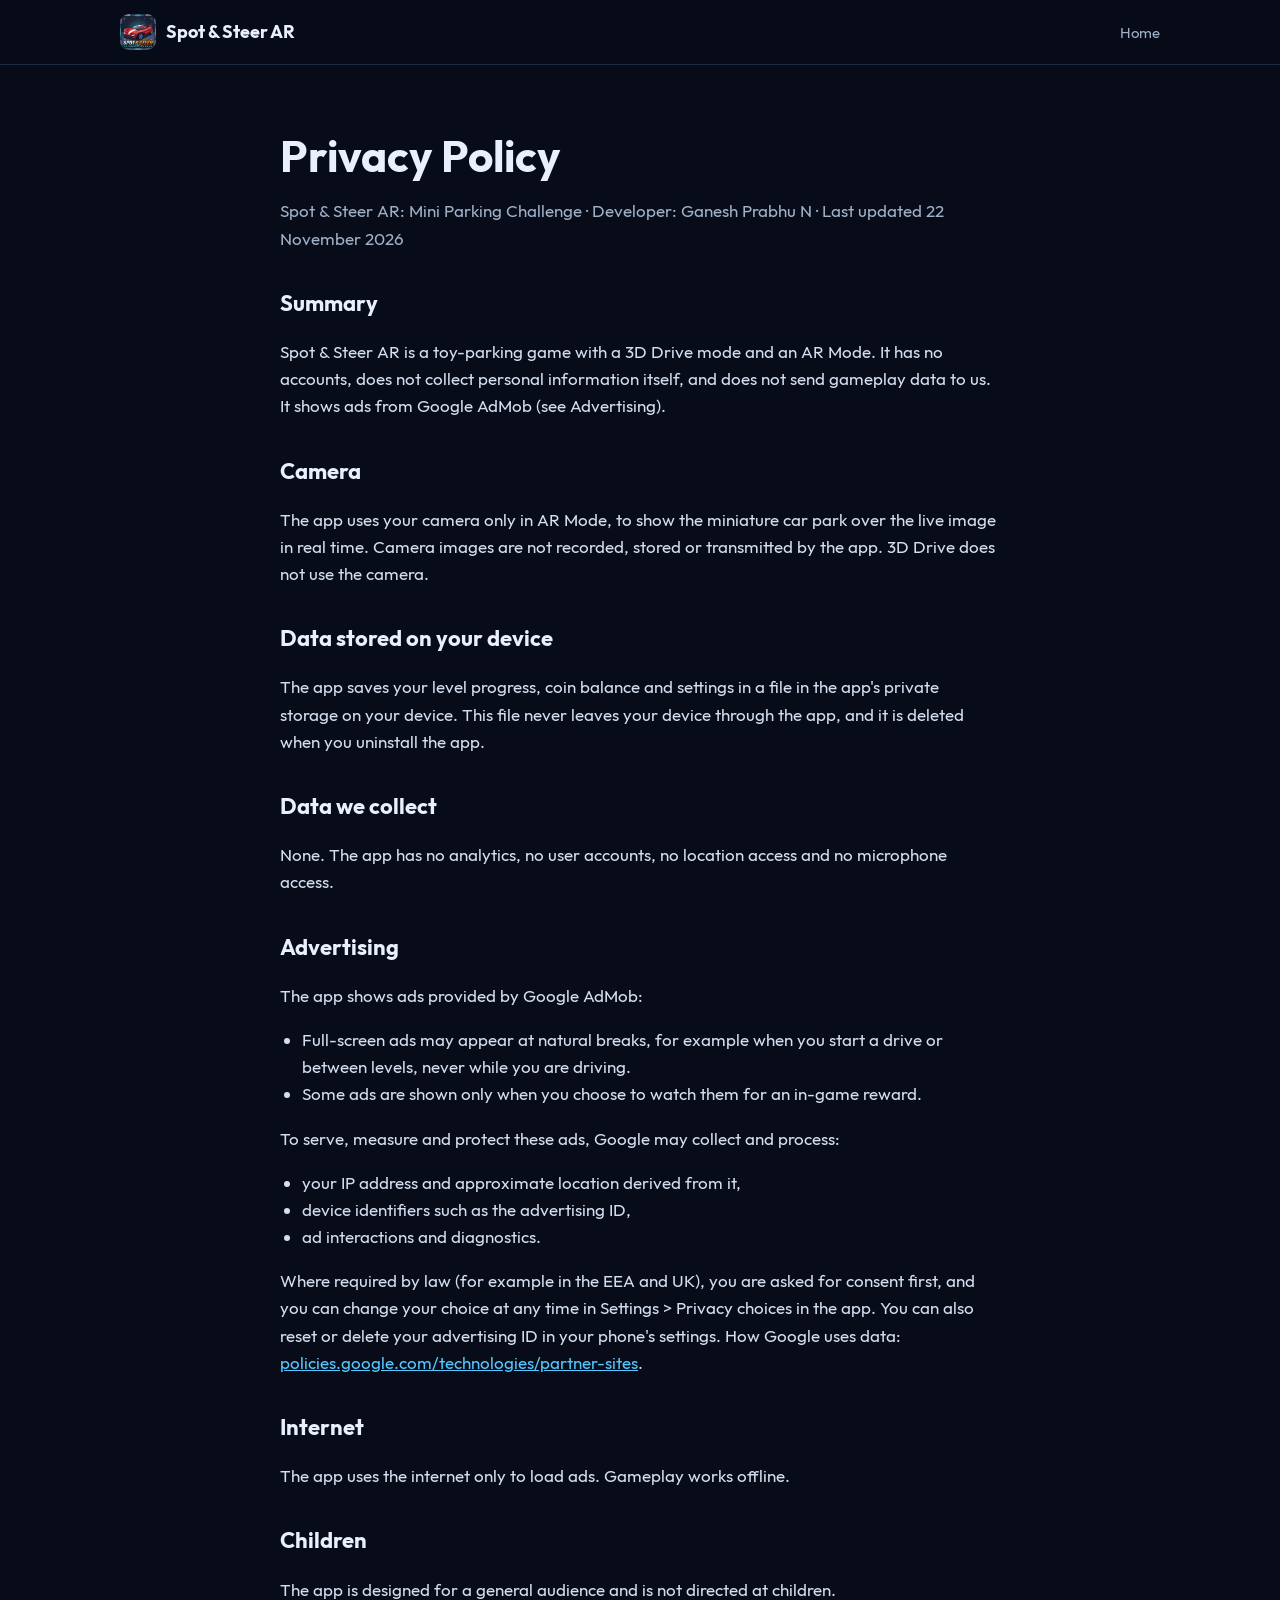
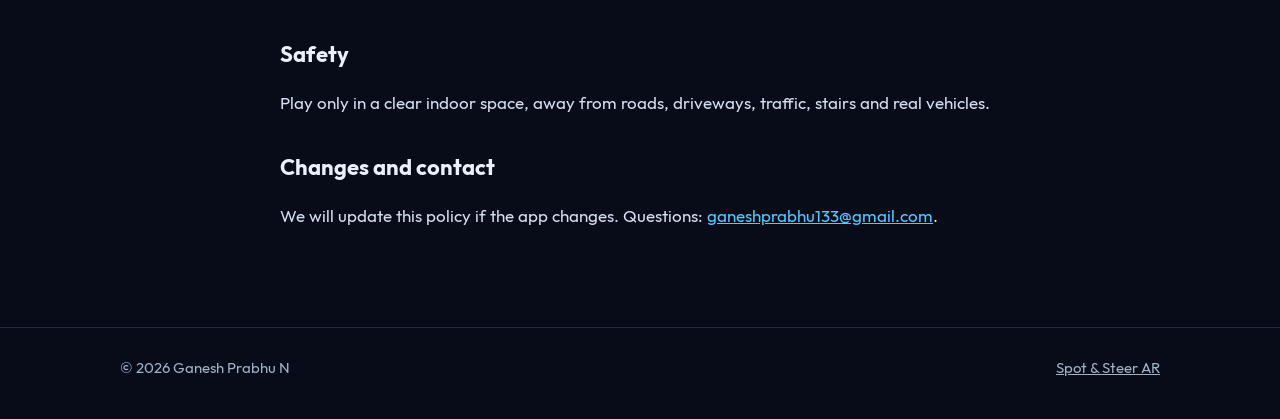
==== privacy-policy.html @ 339c5ad5 "Add the Spot & Steer AR website Game page with the Google Play link, the privacy policy, and the AdM" ====
<!doctype html>
<html lang="en">
<head>
  <meta charset="utf-8">
  <meta name="viewport" content="width=device-width, initial-scale=1">
  <title>Privacy Policy · Spot &amp; Steer AR</title>
  <meta name="description" content="Privacy policy for Spot & Steer AR: Mini Parking Challenge.">
  <link rel="icon" href="images/logo.png">
  <link rel="stylesheet" href="style.css">
</head>
<body>
  <header class="top">
    <div class="wrap">
      <a class="brand" href="./"><img src="images/logo.png" alt="">Spot &amp; Steer AR</a>
      <nav><a href="./">Home</a></nav>
    </div>
  </header>

  <main class="doc">
    <div class="wrap">
      <h1>Privacy Policy</h1>
      <p class="meta">Spot &amp; Steer AR: Mini Parking Challenge · Developer: Ganesh Prabhu N · Last updated 22 November 2026</p>

      <h2>Summary</h2>
      <p>Spot &amp; Steer AR is a toy-parking game with a 3D Drive mode and an AR Mode. It has no accounts, does not
        collect personal information itself, and does not send gameplay data to us. It shows ads from Google AdMob
        (see Advertising).</p>

      <h2>Camera</h2>
      <p>The app uses your camera only in AR Mode, to show the miniature car park over the live image in real time.
        Camera images are not recorded, stored or transmitted by the app. 3D Drive does not use the camera.</p>

      <h2>Data stored on your device</h2>
      <p>The app saves your level progress, coin balance and settings in a file in the app's private storage on your
        device. This file never leaves your device through the app, and it is deleted when you uninstall the app.</p>

      <h2>Data we collect</h2>
      <p>None. The app has no analytics, no user accounts, no location access and no microphone access.</p>

      <h2>Advertising</h2>
      <p>The app shows ads provided by Google AdMob:</p>
      <ul>
        <li>Full-screen ads may appear at natural breaks, for example when you start a drive or between levels, never while you are driving.</li>
        <li>Some ads are shown only when you choose to watch them for an in-game reward.</li>
      </ul>
      <p>To serve, measure and protect these ads, Google may collect and process:</p>
      <ul>
        <li>your IP address and approximate location derived from it,</li>
        <li>device identifiers such as the advertising ID,</li>
        <li>ad interactions and diagnostics.</li>
      </ul>
      <p>Where required by law (for example in the EEA and UK), you are asked for consent first, and you can change
        your choice at any time in Settings &gt; Privacy choices in the app. You can also reset or delete your
        advertising ID in your phone's settings. How Google uses data:
        <a href="https://policies.google.com/technologies/partner-sites">policies.google.com/technologies/partner-sites</a>.</p>

      <h2>Internet</h2>
      <p>The app uses the internet only to load ads. Gameplay works offline.</p>

      <h2>Children</h2>
      <p>The app is designed for a general audience and is not directed at children.</p>

      <h2>Safety</h2>
      <p>Play only in a clear indoor space, away from roads, driveways, traffic, stairs and real vehicles.</p>

      <h2>Changes and contact</h2>
      <p>We will update this policy if the app changes. Questions:
        <a href="mailto:ganeshprabhu133@gmail.com">ganeshprabhu133@gmail.com</a>.</p>
    </div>
  </main>

  <footer>
    <div class="wrap">
      <span>&copy; 2026 Ganesh Prabhu N</span>
      <span><a href="./">Spot &amp; Steer AR</a></span>
    </div>
  </footer>
</body>
</html>
---- style.css ----
@font-face { font-family: "Outfit"; src: url("fonts/Outfit-Regular.ttf") format("truetype"); font-weight: 400; font-display: swap; }
@font-face { font-family: "Outfit"; src: url("fonts/Outfit-Bold.ttf") format("truetype"); font-weight: 700; font-display: swap; }

:root {
  --bg: #070c18;
  --panel: #0e1628;
  --line: #1d2a44;
  --text: #e9f0fb;
  --muted: #9fb0c9;
  --accent: #53c7ff;
  --accent-ink: #04121c;
  --radius: 16px;
}

* { box-sizing: border-box; }
html { -webkit-text-size-adjust: 100%; }
body {
  margin: 0;
  background: var(--bg);
  color: var(--text);
  font-family: "Outfit", system-ui, -apple-system, "Segoe UI", Roboto, sans-serif;
  font-size: 17px;
  line-height: 1.6;
}
a { color: var(--accent); }
img { max-width: 100%; display: block; }

.wrap { max-width: 1080px; margin: 0 auto; padding: 0 20px; }

/* header */
.top { position: sticky; top: 0; z-index: 10; background: rgba(7, 12, 24, 0.86); backdrop-filter: blur(10px); border-bottom: 1px solid var(--line); }
.top .wrap { display: flex; align-items: center; justify-content: space-between; height: 64px; }
.brand { display: flex; align-items: center; gap: 10px; color: var(--text); text-decoration: none; font-weight: 700; font-size: 18px; }
.brand img { width: 36px; height: 36px; border-radius: 9px; }
.top nav a { color: var(--muted); text-decoration: none; margin-left: 20px; font-size: 15px; }
.top nav a:hover { color: var(--text); }

/* hero */
.hero { position: relative; min-height: 78vh; display: flex; align-items: flex-end; overflow: hidden; }
.hero img.bg { position: absolute; inset: 0; width: 100%; height: 100%; object-fit: cover; }
.hero::after { content: ""; position: absolute; inset: 0; background: linear-gradient(180deg, rgba(7,12,24,0.15) 0%, rgba(7,12,24,0.35) 45%, var(--bg) 100%); }
.hero .wrap { position: relative; z-index: 1; padding-bottom: 56px; }
.hero h1 { font-size: clamp(34px, 6vw, 64px); line-height: 1.05; margin: 0 0 14px; letter-spacing: -0.5px; }
.hero p { font-size: clamp(17px, 2.2vw, 21px); color: #d4def0; max-width: 620px; margin: 0 0 26px; }
.button { display: inline-flex; align-items: center; gap: 10px; background: var(--accent); color: var(--accent-ink); font-weight: 700; text-decoration: none; padding: 14px 24px; border-radius: 999px; font-size: 17px; }
.button:hover { filter: brightness(1.08); }
.button svg { width: 20px; height: 20px; }

/* sections */
section { padding: 72px 0; }
section h2 { font-size: clamp(26px, 3.6vw, 36px); margin: 0 0 28px; }
.features { display: grid; grid-template-columns: repeat(auto-fit, minmax(230px, 1fr)); gap: 16px; }
.feature { background: var(--panel); border: 1px solid var(--line); border-radius: var(--radius); padding: 22px; }
.feature h3 { margin: 0 0 6px; font-size: 19px; }
.feature p { margin: 0; color: var(--muted); font-size: 15.5px; }

.gallery { display: grid; grid-template-columns: repeat(auto-fit, minmax(300px, 1fr)); gap: 16px; }
.gallery figure { margin: 0; background: var(--panel); border: 1px solid var(--line); border-radius: var(--radius); overflow: hidden; }
.gallery img { aspect-ratio: 16 / 9; object-fit: cover; width: 100%; }
.gallery figcaption { padding: 12px 16px; color: var(--muted); font-size: 15px; }

/* long text pages */
.doc { padding: 56px 0 80px; }
.doc .wrap { max-width: 760px; }
.doc h1 { font-size: clamp(30px, 5vw, 44px); margin: 0 0 6px; }
.doc .meta { color: var(--muted); margin: 0 0 32px; }
.doc h2 { font-size: 22px; margin: 34px 0 8px; }
.doc p, .doc li { color: #d4def0; }
.doc ul { padding-left: 22px; }

footer { border-top: 1px solid var(--line); padding: 28px 0 40px; color: var(--muted); font-size: 14.5px; }
footer .wrap { display: flex; flex-wrap: wrap; gap: 8px 24px; justify-content: space-between; }
footer a { color: var(--muted); }

@media (max-width: 560px) {
  body { font-size: 16px; }
  .top nav a { margin-left: 14px; }
  .hero { min-height: 70vh; }
  section { padding: 56px 0; }
}
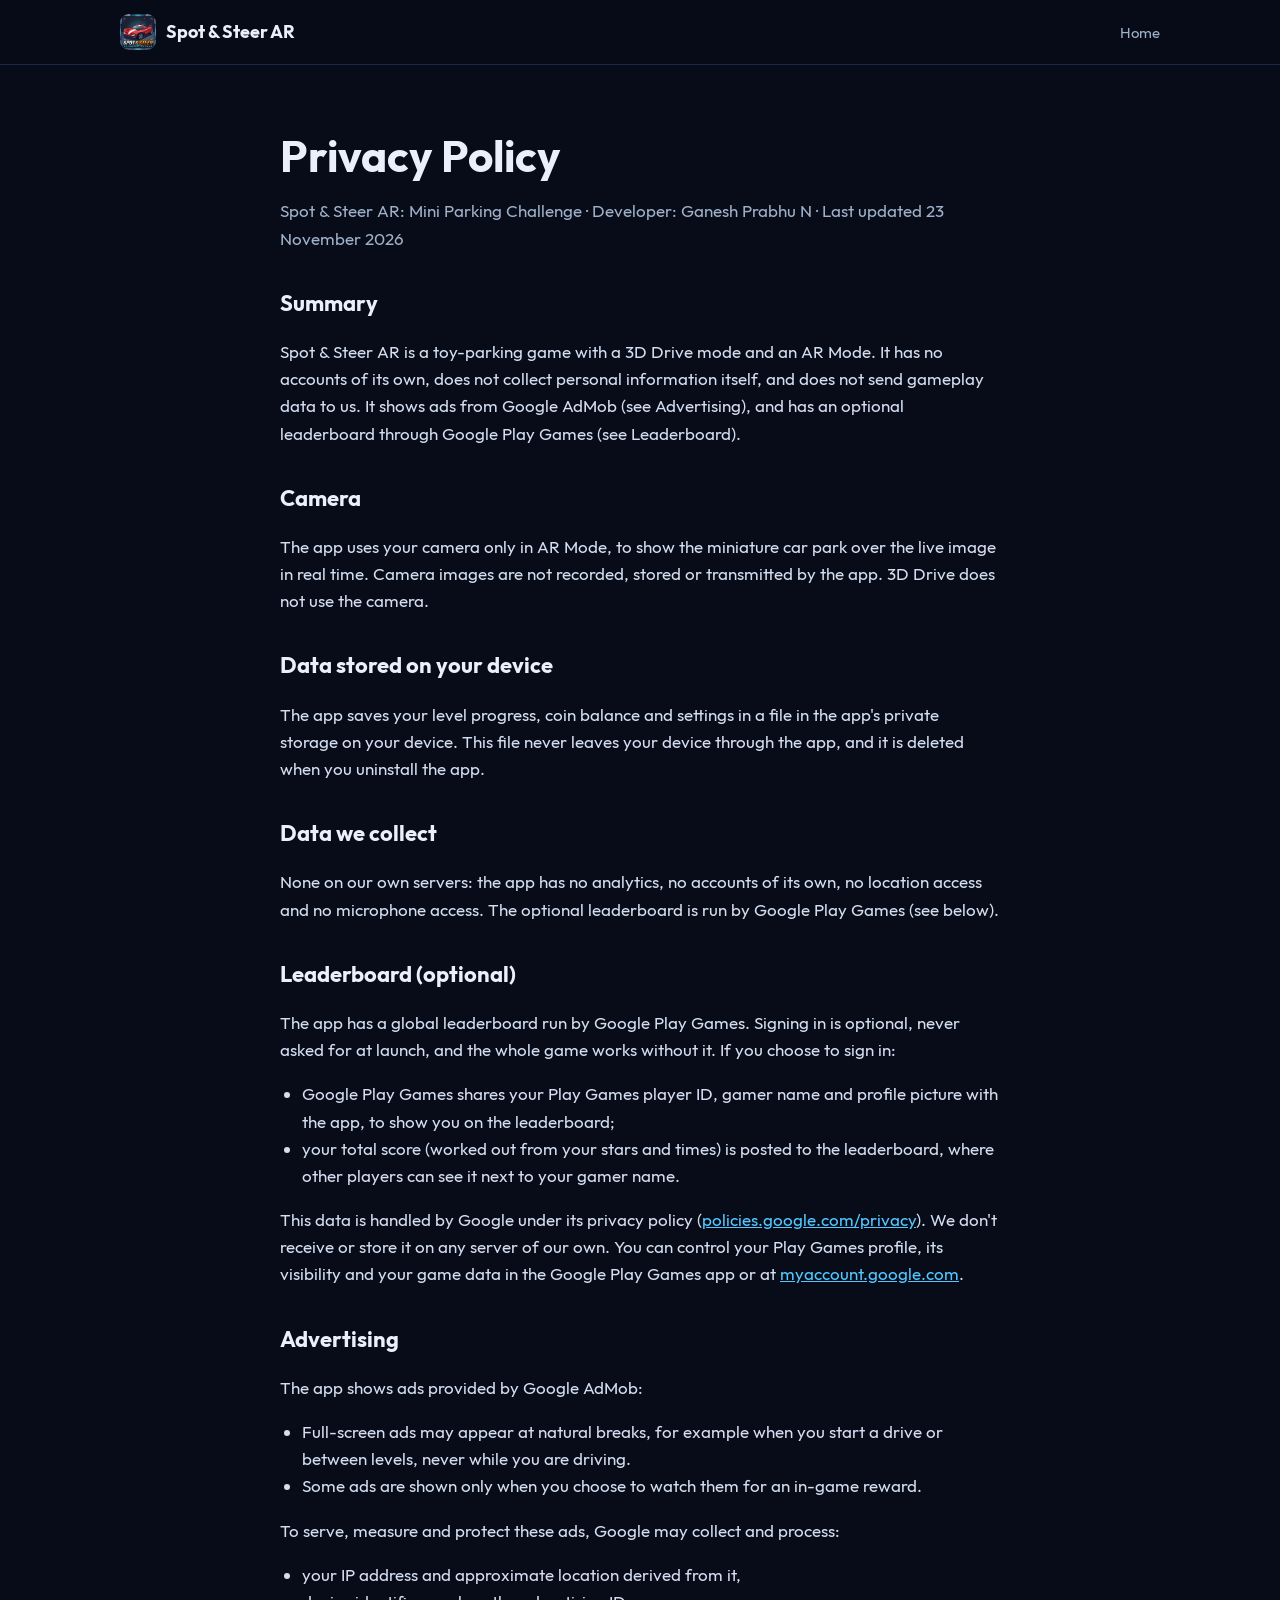
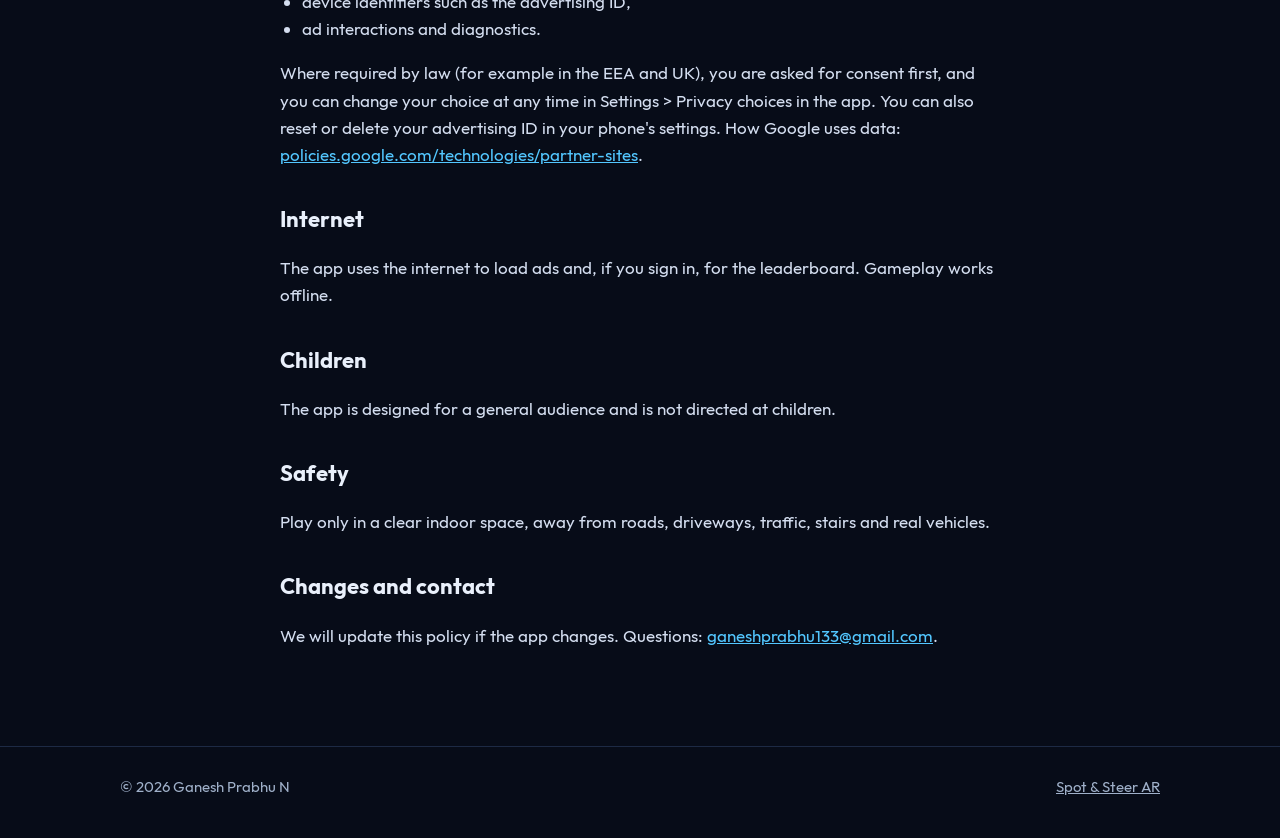
==== commit 655fee76: "Privacy policy: add the optional Play Games leaderboard Say what signing in shares (player ID, gamer" ====
--- a/privacy-policy.html
+++ b/privacy-policy.html
@@ -19,12 +19,12 @@
   <main class="doc">
     <div class="wrap">
       <h1>Privacy Policy</h1>
-      <p class="meta">Spot &amp; Steer AR: Mini Parking Challenge · Developer: Ganesh Prabhu N · Last updated 22 November 2026</p>
+      <p class="meta">Spot &amp; Steer AR: Mini Parking Challenge · Developer: Ganesh Prabhu N · Last updated 23 November 2026</p>
 
       <h2>Summary</h2>
-      <p>Spot &amp; Steer AR is a toy-parking game with a 3D Drive mode and an AR Mode. It has no accounts, does not
-        collect personal information itself, and does not send gameplay data to us. It shows ads from Google AdMob
-        (see Advertising).</p>
+      <p>Spot &amp; Steer AR is a toy-parking game with a 3D Drive mode and an AR Mode. It has no accounts of its own,
+        does not collect personal information itself, and does not send gameplay data to us. It shows ads from Google
+        AdMob (see Advertising), and has an optional leaderboard through Google Play Games (see Leaderboard).</p>
 
       <h2>Camera</h2>
       <p>The app uses your camera only in AR Mode, to show the miniature car park over the live image in real time.
@@ -35,7 +35,22 @@
         device. This file never leaves your device through the app, and it is deleted when you uninstall the app.</p>
 
       <h2>Data we collect</h2>
-      <p>None. The app has no analytics, no user accounts, no location access and no microphone access.</p>
+      <p>None on our own servers: the app has no analytics, no accounts of its own, no location access and no
+        microphone access. The optional leaderboard is run by Google Play Games (see below).</p>
+
+      <h2>Leaderboard (optional)</h2>
+      <p>The app has a global leaderboard run by Google Play Games. Signing in is optional, never asked for at launch,
+        and the whole game works without it. If you choose to sign in:</p>
+      <ul>
+        <li>Google Play Games shares your Play Games player ID, gamer name and profile picture with the app, to show
+          you on the leaderboard;</li>
+        <li>your total score (worked out from your stars and times) is posted to the leaderboard, where other players
+          can see it next to your gamer name.</li>
+      </ul>
+      <p>This data is handled by Google under its privacy policy
+        (<a href="https://policies.google.com/privacy">policies.google.com/privacy</a>). We don't receive or store it on
+        any server of our own. You can control your Play Games profile, its visibility and your game data in the Google
+        Play Games app or at <a href="https://myaccount.google.com">myaccount.google.com</a>.</p>
 
       <h2>Advertising</h2>
       <p>The app shows ads provided by Google AdMob:</p>
@@ -55,7 +70,7 @@
         <a href="https://policies.google.com/technologies/partner-sites">policies.google.com/technologies/partner-sites</a>.</p>
 
       <h2>Internet</h2>
-      <p>The app uses the internet only to load ads. Gameplay works offline.</p>
+      <p>The app uses the internet to load ads and, if you sign in, for the leaderboard. Gameplay works offline.</p>
 
       <h2>Children</h2>
       <p>The app is designed for a general audience and is not directed at children.</p>
